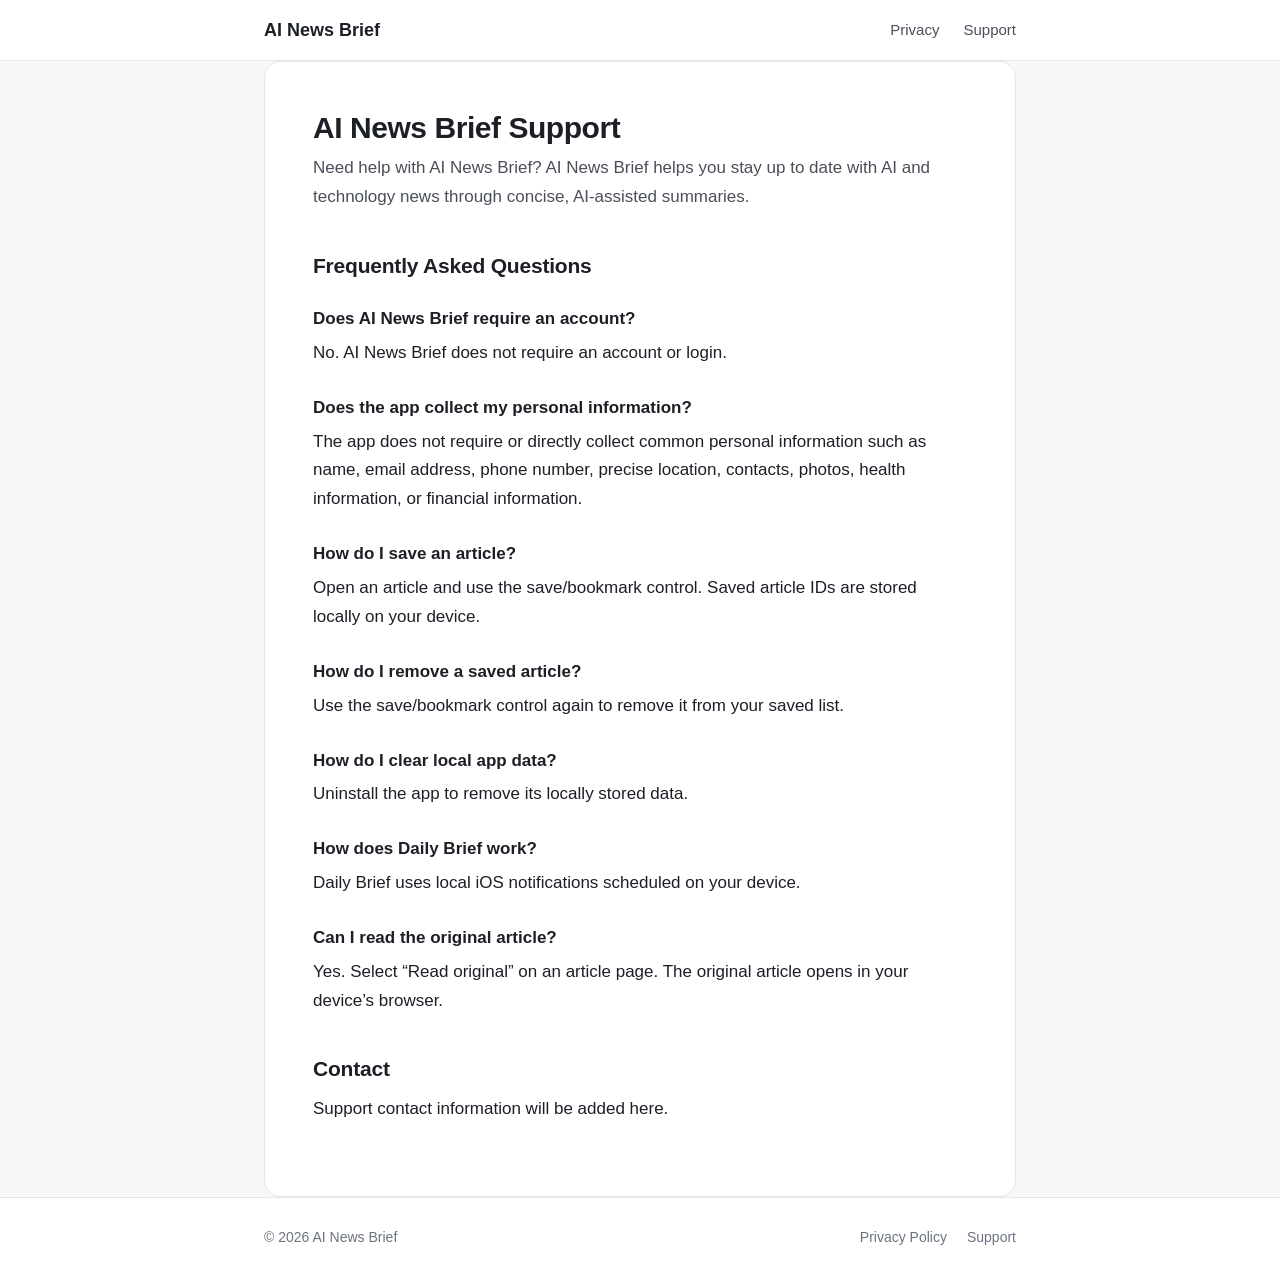
==== support/index.html @ 8aeb68da "feat: initial AI News Brief privacy and support site" ====
<!DOCTYPE html>
<html lang="en">
<head>
  <meta charset="UTF-8">
  <meta name="viewport" content="width=device-width, initial-scale=1">
  <title>AI News Brief — Support</title>
  <meta name="description" content="Support and help for AI News Brief.">
  <link rel="stylesheet" href="../styles.css">
</head>
<body>
  <a class="skip-link" href="#main">Skip to content</a>
  <header class="site-header">
    <div class="container header-inner">
      <a class="brand" href="../">AI News Brief</a>
      <nav class="site-nav" aria-label="Primary">
        <a href="../privacy/">Privacy</a>
        <a href="../support/">Support</a>
      </nav>
    </div>
  </header>

  <main id="main" class="container">
    <article class="page">
      <h1>AI News Brief Support</h1>
      <p class="page-intro">Need help with AI News Brief? AI News Brief helps you stay up to date with AI and technology news through concise, AI-assisted summaries.</p>

      <h2>Frequently Asked Questions</h2>

      <h3>Does AI News Brief require an account?</h3>
      <p>No. AI News Brief does not require an account or login.</p>

      <h3>Does the app collect my personal information?</h3>
      <p>The app does not require or directly collect common personal information such as name, email address, phone number, precise location, contacts, photos, health information, or financial information.</p>

      <h3>How do I save an article?</h3>
      <p>Open an article and use the save/bookmark control. Saved article IDs are stored locally on your device.</p>

      <h3>How do I remove a saved article?</h3>
      <p>Use the save/bookmark control again to remove it from your saved list.</p>

      <h3>How do I clear local app data?</h3>
      <p>Uninstall the app to remove its locally stored data.</p>

      <h3>How does Daily Brief work?</h3>
      <p>Daily Brief uses local iOS notifications scheduled on your device.</p>

      <h3>Can I read the original article?</h3>
      <p>Yes. Select &ldquo;Read original&rdquo; on an article page. The original article opens in your device&rsquo;s browser.</p>

      <h2>Contact</h2>
      <p>Support contact information will be added here.</p>
    </article>
  </main>

  <footer class="site-footer">
    <div class="container footer-inner">
      <p>&copy; 2026 AI News Brief</p>
      <nav class="footer-nav" aria-label="Footer">
        <a href="../privacy/">Privacy Policy</a>
        <a href="../support/">Support</a>
      </nav>
    </div>
  </footer>
</body>
</html>
---- styles.css ----
/* AI News Brief — official site */
/* Simple, static, no JavaScript. */

:root {
  --brand: #3b5bdb;
  --brand-dark: #2f4ab8;
  --background: #f7f8fa;
  --surface: #ffffff;
  --text-primary: #1c1f26;
  --text-secondary: #4a4f5a;
  --text-muted: #6b7280;
  --border: #e3e6ea;
  --max-width: 800px;
  --radius: 12px;
}

* {
  box-sizing: border-box;
}

html {
  -webkit-text-size-adjust: 100%;
}

body {
  margin: 0;
  font-family: -apple-system, BlinkMacSystemFont, "SF Pro Text", "Helvetica Neue",
    Arial, sans-serif;
  font-size: 17px;
  line-height: 1.7;
  color: var(--text-primary);
  background: var(--background);
  -webkit-font-smoothing: antialiased;
}

.container {
  max-width: var(--max-width);
  margin: 0 auto;
  padding: 0 24px;
}

a {
  color: var(--brand);
  text-decoration: none;
}

a:hover {
  text-decoration: underline;
}

a:focus-visible,
button:focus-visible {
  outline: 2px solid var(--brand);
  outline-offset: 2px;
  border-radius: 4px;
}

.skip-link {
  position: absolute;
  left: -9999px;
  top: 0;
  background: var(--surface);
  padding: 8px 16px;
  z-index: 10;
}

.skip-link:focus {
  left: 8px;
  top: 8px;
}

/* Header */

.site-header {
  background: var(--surface);
  border-bottom: 1px solid var(--border);
}

.header-inner {
  display: flex;
  align-items: center;
  justify-content: space-between;
  min-height: 60px;
}

.brand {
  font-size: 18px;
  font-weight: 700;
  color: var(--text-primary);
}

.brand:hover {
  text-decoration: none;
}

.site-nav {
  display: flex;
  gap: 24px;
}

.site-nav a {
  font-size: 15px;
  font-weight: 500;
  color: var(--text-secondary);
}

.site-nav a:hover {
  color: var(--brand);
}

/* Main */

main {
  padding-top: 72px;
  padding-bottom: 72px;
}

/* Hero (home) */

.hero h1 {
  font-size: 40px;
  line-height: 1.15;
  letter-spacing: -0.02em;
  margin: 0 0 20px;
  font-weight: 700;
}

.hero-sub {
  font-size: 19px;
  line-height: 1.6;
  color: var(--text-secondary);
  margin: 0 0 32px;
  max-width: 60ch;
}

.hero-actions {
  display: flex;
  flex-wrap: wrap;
  gap: 14px;
  margin-bottom: 36px;
}

.button {
  display: inline-block;
  padding: 13px 26px;
  border-radius: var(--radius);
  font-size: 16px;
  font-weight: 600;
  text-align: center;
  transition: background-color 0.15s ease;
}

.button:hover {
  text-decoration: none;
}

.button-primary {
  background: var(--brand);
  color: #ffffff;
}

.button-primary:hover {
  background: var(--brand-dark);
}

.button-secondary {
  background: var(--surface);
  color: var(--text-primary);
  border: 1px solid var(--border);
}

.button-secondary:hover {
  background: #eef0f4;
}

.hero-note {
  font-size: 15px;
  color: var(--text-muted);
  margin: 0;
}

/* Pages (privacy / support) */

.page {
  background: var(--surface);
  border: 1px solid var(--border);
  border-radius: 16px;
  padding: 48px 48px 56px;
}

.page h1 {
  font-size: 30px;
  line-height: 1.2;
  letter-spacing: -0.015em;
  margin: 0 0 8px;
  font-weight: 700;
}

.page .page-meta {
  font-size: 14px;
  color: var(--text-muted);
  margin: 0 0 40px;
}

.page .page-intro {
  font-size: 17px;
  color: var(--text-secondary);
  margin: 0 0 40px;
}

.page h2 {
  font-size: 21px;
  line-height: 1.3;
  margin: 40px 0 12px;
  font-weight: 700;
  letter-spacing: -0.01em;
}

.page h3 {
  font-size: 17px;
  line-height: 1.4;
  margin: 28px 0 8px;
  font-weight: 600;
}

.page p,
.page ul,
.page ol {
  margin: 0 0 16px;
}

.page ul,
.page ol {
  padding-left: 22px;
}

.page li {
  margin-bottom: 6px;
}

.page li:last-child {
  margin-bottom: 0;
}

.page code {
  font-family: ui-monospace, SFMono-Regular, Menlo, Consolas, monospace;
  font-size: 0.9em;
  background: #f1f3f7;
  border-radius: 4px;
  padding: 2px 5px;
}

/* Footer */

.site-footer {
  border-top: 1px solid var(--border);
  background: var(--surface);
  padding: 28px 0;
}

.footer-inner {
  display: flex;
  align-items: center;
  justify-content: space-between;
  flex-wrap: wrap;
  gap: 10px;
}

.site-footer p {
  margin: 0;
  font-size: 14px;
  color: var(--text-muted);
}

.footer-nav {
  display: flex;
  gap: 20px;
}

.footer-nav a {
  font-size: 14px;
  color: var(--text-muted);
}

.footer-nav a:hover {
  color: var(--brand);
}

/* Responsive */

@media (max-width: 640px) {
  .header-inner {
    min-height: 56px;
  }

  .site-nav {
    gap: 16px;
  }

  main {
    padding-top: 44px;
    padding-bottom: 44px;
  }

  .hero h1 {
    font-size: 30px;
  }

  .hero-sub {
    font-size: 17px;
  }

  .page {
    padding: 28px 20px 36px;
    border-radius: 12px;
  }

  .page h1 {
    font-size: 24px;
  }

  .page h2 {
    font-size: 19px;
  }

  .button {
    width: 100%;
  }

  .footer-inner {
    flex-direction: column;
    align-items: flex-start;
    gap: 8px;
  }
}
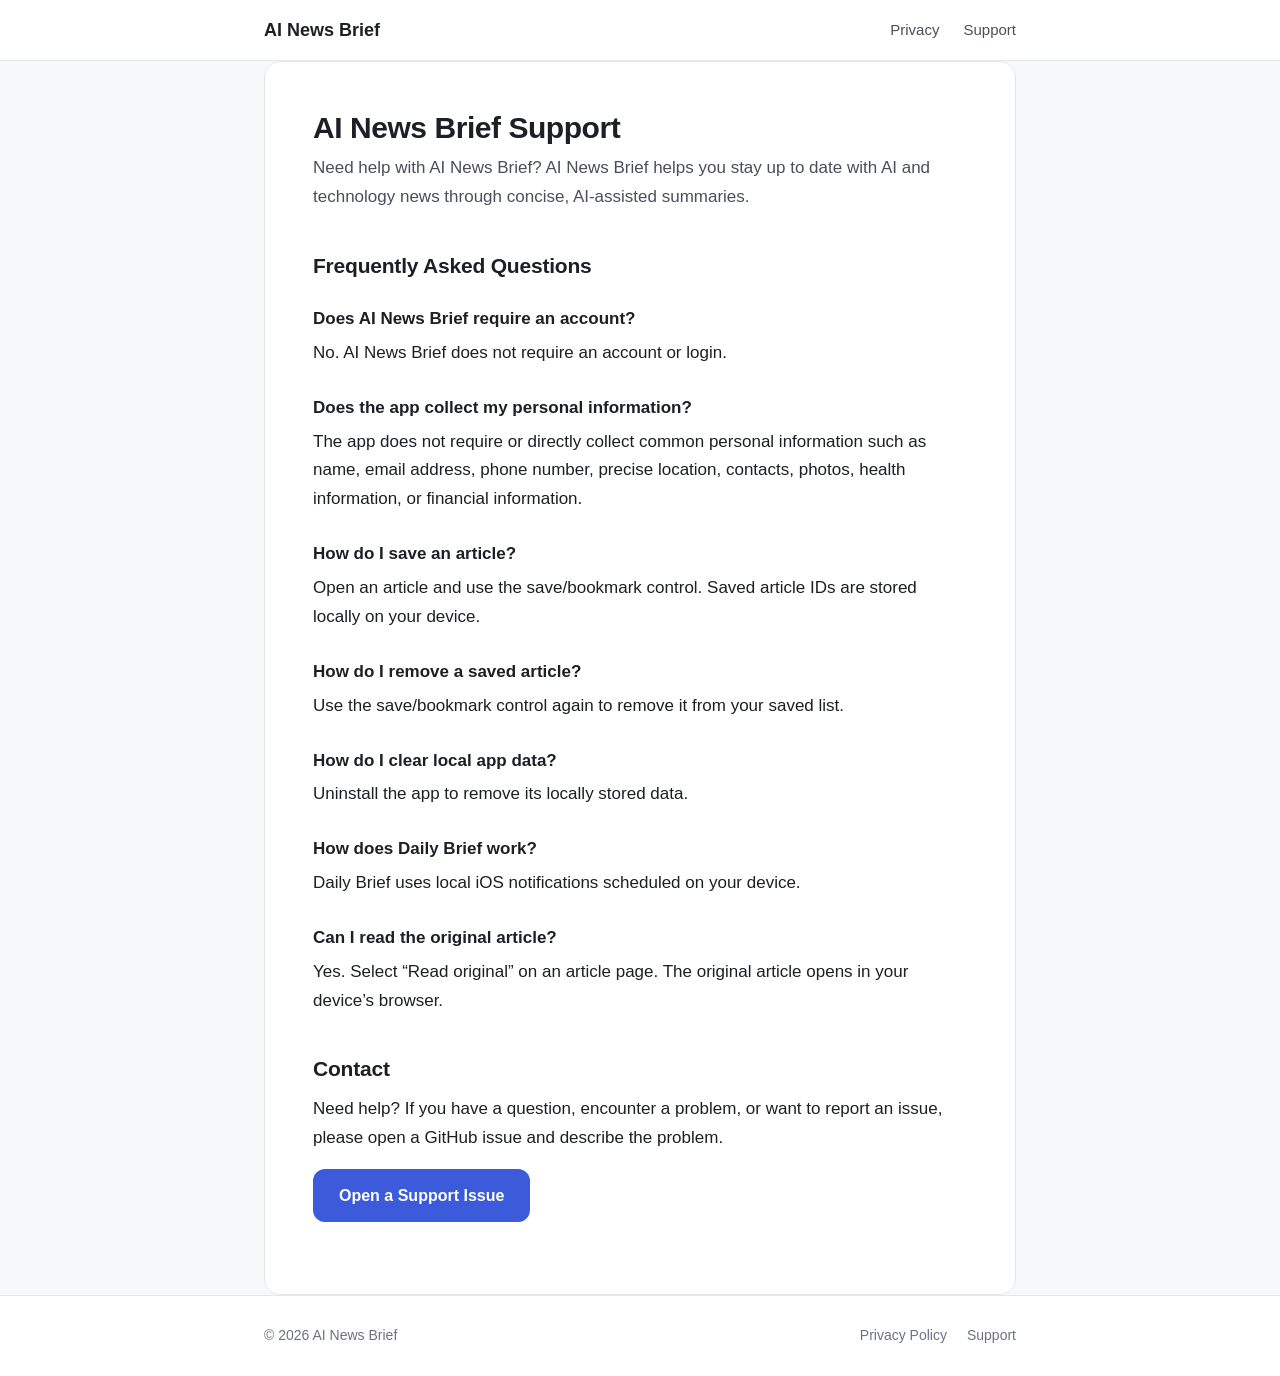
==== commit 533a48f0: "fix: add GitHub Issues support contact" ====
--- a/support/index.html
+++ b/support/index.html
@@ -48,7 +48,8 @@
       <p>Yes. Select &ldquo;Read original&rdquo; on an article page. The original article opens in your device&rsquo;s browser.</p>
 
       <h2>Contact</h2>
-      <p>Support contact information will be added here.</p>
+      <p>Need help? If you have a question, encounter a problem, or want to report an issue, please open a GitHub issue and describe the problem.</p>
+      <p><a class="button button-primary" href="https://github.com/JESSIE-XWJ/ai-news-brief-site/issues">Open a Support Issue</a></p>
     </article>
   </main>
 
